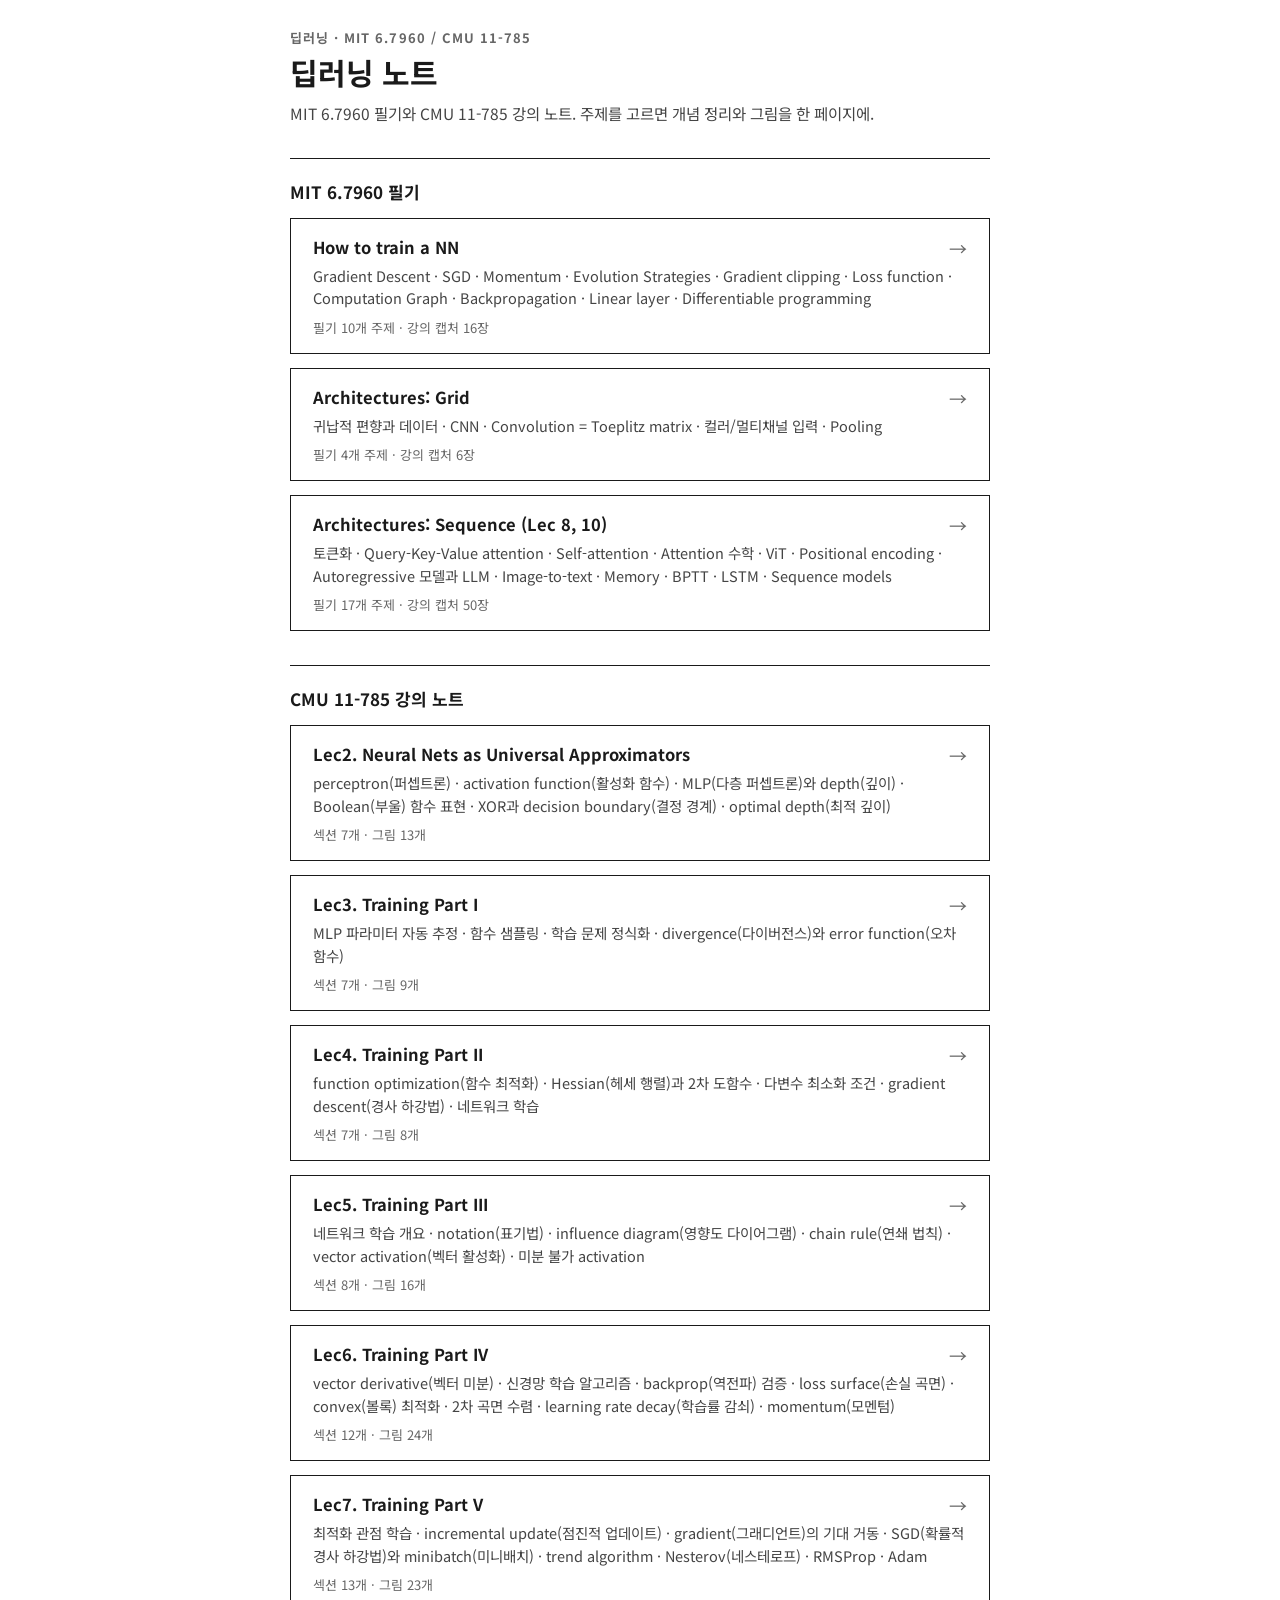
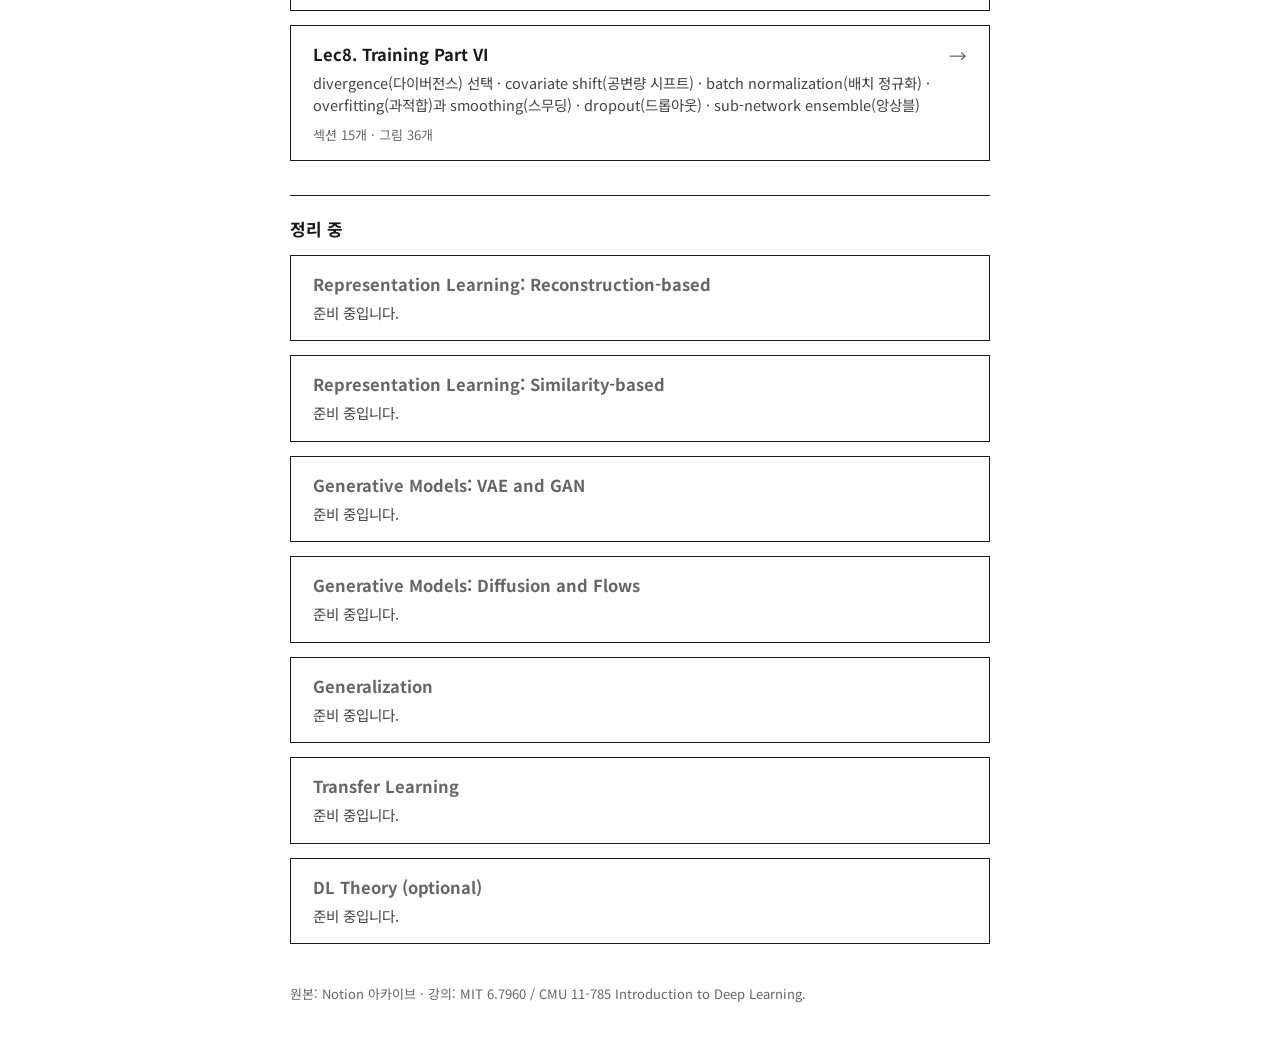
==== index.html @ ce286904 "Merge dl-b (CMU 11-785 Lec2-8) into dl-notes" ====
<!DOCTYPE html>
<html lang="ko">
<head>
<meta charset="utf-8">
<meta name="viewport" content="width=device-width, initial-scale=1">
<title>딥러닝 노트 · MIT 6.7960 / CMU 11-785</title>
<link rel="preconnect" href="https://fonts.googleapis.com">
<link rel="preconnect" href="https://fonts.gstatic.com" crossorigin>
<link href="https://fonts.googleapis.com/css2?family=Noto+Sans+KR:wght@400;700&display=swap" rel="stylesheet">
<link rel="stylesheet" href="style.css">
</head>
<body>
<div class="paper">
  <div class="course">딥러닝 · MIT 6.7960 / CMU 11-785</div>
  <h1>딥러닝 노트</h1>
  <div class="sub">MIT 6.7960 필기와 CMU 11-785 강의 노트. 주제를 고르면 개념 정리와 그림을 한 페이지에.</div>

  <section>
    <h2>MIT 6.7960 필기</h2>
    <a class="card" href="01-how-to-train.html">
      <span class="go">→</span>
      <div class="card-t">How to train a NN</div>
      <div class="card-d">Gradient Descent · SGD · Momentum · Evolution Strategies · Gradient clipping · Loss function · Computation Graph · Backpropagation · Linear layer · Differentiable programming</div>
      <div class="card-m">필기 10개 주제 · 강의 캡처 16장</div>
    </a>
    <a class="card" href="02-arch-grid.html">
      <span class="go">→</span>
      <div class="card-t">Architectures: Grid</div>
      <div class="card-d">귀납적 편향과 데이터 · CNN · Convolution = Toeplitz matrix · 컬러/멀티채널 입력 · Pooling</div>
      <div class="card-m">필기 4개 주제 · 강의 캡처 6장</div>
    </a>
    <a class="card" href="03-arch-sequence.html">
      <span class="go">→</span>
      <div class="card-t">Architectures: Sequence (Lec 8, 10)</div>
      <div class="card-d">토큰화 · Query-Key-Value attention · Self-attention · Attention 수학 · ViT · Positional encoding · Autoregressive 모델과 LLM · Image-to-text · Memory · BPTT · LSTM · Sequence models</div>
      <div class="card-m">필기 17개 주제 · 강의 캡처 50장</div>
    </a>
  </section>

  <section>
    <h2>CMU 11-785 강의 노트</h2>
    <a class="card" href="lec2.html">
      <span class="go">&rarr;</span>
      <div class="card-t">Lec2. Neural Nets as Universal Approximators</div>
      <div class="card-d">perceptron(퍼셉트론) · activation function(활성화 함수) · MLP(다층 퍼셉트론)와 depth(깊이) · Boolean(부울) 함수 표현 · XOR과 decision boundary(결정 경계) · optimal depth(최적 깊이)</div>
      <div class="card-m">섹션 7개 · 그림 13개</div>
    </a>
    <a class="card" href="lec3.html">
      <span class="go">&rarr;</span>
      <div class="card-t">Lec3. Training Part I</div>
      <div class="card-d">MLP 파라미터 자동 추정 · 함수 샘플링 · 학습 문제 정식화 · divergence(다이버전스)와 error function(오차 함수)</div>
      <div class="card-m">섹션 7개 · 그림 9개</div>
    </a>
    <a class="card" href="lec4.html">
      <span class="go">&rarr;</span>
      <div class="card-t">Lec4. Training Part II</div>
      <div class="card-d">function optimization(함수 최적화) · Hessian(헤세 행렬)과 2차 도함수 · 다변수 최소화 조건 · gradient descent(경사 하강법) · 네트워크 학습</div>
      <div class="card-m">섹션 7개 · 그림 8개</div>
    </a>
    <a class="card" href="lec5.html">
      <span class="go">&rarr;</span>
      <div class="card-t">Lec5. Training Part III</div>
      <div class="card-d">네트워크 학습 개요 · notation(표기법) · influence diagram(영향도 다이어그램) · chain rule(연쇄 법칙) · vector activation(벡터 활성화) · 미분 불가 activation</div>
      <div class="card-m">섹션 8개 · 그림 16개</div>
    </a>
    <a class="card" href="lec6.html">
      <span class="go">&rarr;</span>
      <div class="card-t">Lec6. Training Part IV</div>
      <div class="card-d">vector derivative(벡터 미분) · 신경망 학습 알고리즘 · backprop(역전파) 검증 · loss surface(손실 곡면) · convex(볼록) 최적화 · 2차 곡면 수렴 · learning rate decay(학습률 감쇠) · momentum(모멘텀)</div>
      <div class="card-m">섹션 12개 · 그림 24개</div>
    </a>
    <a class="card" href="lec7.html">
      <span class="go">&rarr;</span>
      <div class="card-t">Lec7. Training Part V</div>
      <div class="card-d">최적화 관점 학습 · incremental update(점진적 업데이트) · gradient(그래디언트)의 기대 거동 · SGD(확률적 경사 하강법)와 minibatch(미니배치) · trend algorithm · Nesterov(네스테로프) · RMSProp · Adam</div>
      <div class="card-m">섹션 13개 · 그림 23개</div>
    </a>
    <a class="card" href="lec8.html">
      <span class="go">&rarr;</span>
      <div class="card-t">Lec8. Training Part VI</div>
      <div class="card-d">divergence(다이버전스) 선택 · covariate shift(공변량 시프트) · batch normalization(배치 정규화) · overfitting(과적합)과 smoothing(스무딩) · dropout(드롭아웃) · sub-network ensemble(앙상블)</div>
      <div class="card-m">섹션 15개 · 그림 36개</div>
    </a>
  </section>

  <section>
    <h2>정리 중</h2>
    <div class="card-off"><div class="card-t">Representation Learning: Reconstruction-based</div><div class="card-d">준비 중입니다.</div></div>
    <div class="card-off"><div class="card-t">Representation Learning: Similarity-based</div><div class="card-d">준비 중입니다.</div></div>
    <div class="card-off"><div class="card-t">Generative Models: VAE and GAN</div><div class="card-d">준비 중입니다.</div></div>
    <div class="card-off"><div class="card-t">Generative Models: Diffusion and Flows</div><div class="card-d">준비 중입니다.</div></div>
    <div class="card-off"><div class="card-t">Generalization</div><div class="card-d">준비 중입니다.</div></div>
    <div class="card-off"><div class="card-t">Transfer Learning</div><div class="card-d">준비 중입니다.</div></div>
    <div class="card-off"><div class="card-t">DL Theory (optional)</div><div class="card-d">준비 중입니다.</div></div>
  </section>

  <div class="foot">원본: Notion 아카이브 · 강의: MIT 6.7960 / CMU 11-785 Introduction to Deep Learning.</div>
</div>
</body>
</html>
---- style.css ----
:root{--ink:#1a1a1a;--red:#b03a32;--gray:#666;--blue:#2456c4;--rule:#1a1a1a}
*{box-sizing:border-box;margin:0;padding:0}
html{scroll-behavior:smooth}
body{font-family:'Noto Sans KR','Apple SD Gothic Neo',system-ui,sans-serif;background:#fff;color:var(--ink);-webkit-tap-highlight-color:transparent}
svg{max-width:100%}
.mjx{display:inline!important}.mjx svg{display:inline-block!important;vertical-align:middle;overflow:visible}
.mjx-display{margin:.3em 0;overflow-x:auto;overflow-y:hidden;padding:2px 0}
.mjx-display svg{display:block!important;margin:0 auto}
.paper{max-width:780px;margin:0 auto;background:#fff;padding:28px 40px 56px}
.phead{display:flex;justify-content:space-between;align-items:baseline;gap:12px;font-size:13px;color:var(--gray);padding-bottom:10px;margin-bottom:0}
.phead-c{color:var(--ink);font-weight:700;font-size:13.5px;text-align:center}
.phead-r{font-size:12.5px;white-space:nowrap}
a.to-home{color:var(--ink);text-decoration:none;cursor:pointer;border-bottom:1px solid #999;white-space:nowrap;font-size:13px}
a.to-home:hover{color:var(--blue);border-color:var(--blue)}
.body{font-size:16.5px;line-height:1.7}
.body p{margin:.3em 0}
.body ol.num{margin:.2em 0;padding-left:1.8em;list-style:decimal outside}
.body ol.num li{margin:.16em 0;padding-left:.2em}
section.part{margin-top:0;padding:22px 0;border-top:1px solid var(--rule)}
div.body > section.part:first-child{border-top:none;padding-top:6px}
.sec-h{font-weight:700;font-size:21px;color:var(--ink);margin:6px 0 10px}
.concept-title{font-weight:700;font-size:16.5px;margin-bottom:8px;color:var(--blue)}
.concept ul,.body ul.concept{margin-left:.4em;list-style:none}
.concept li{margin:.14em 0;font-size:15.5px;padding-left:1.1em;position:relative}
.concept li::before{content:"–";position:absolute;left:.2em;color:#555}
.figwrap{text-align:center;margin:10px 0}
.figwrap img{max-width:min(640px,94%);height:auto;border:1px solid #e3e3e3}
.figwrap svg{max-width:min(600px,92%);height:auto}
.figcap{font-size:13.5px;color:#555;text-align:center;margin-top:12px}
.body b{color:var(--red)}
.pnav{display:flex;justify-content:space-between;align-items:center;margin-top:0;padding:14px 0 0;border-top:1px solid var(--rule);font-size:13px}
.pnav a{color:var(--ink);text-decoration:none;cursor:pointer;border-bottom:1px solid #999}
.pnav a:hover{color:var(--blue);border-color:var(--blue)}
/* home */
.course{font-size:13px;color:var(--gray);letter-spacing:.08em;font-weight:700}
h1{font-size:30px;font-weight:700;color:var(--ink);line-height:1.3;margin:6px 0 4px}
.sub{font-size:15.5px;color:#444;margin-top:10px}
section{margin-top:34px;border-top:1px solid var(--rule);padding-top:20px}
h2{font-size:17px;font-weight:700;color:var(--ink);margin-bottom:8px}
.go{float:right;color:var(--gray);font-size:18px}
a.card{display:block;text-decoration:none;color:var(--ink);border:1.5px solid var(--rule);padding:16px 22px;margin-top:14px;cursor:pointer;background:#fff}
a.card:hover{border-color:var(--blue)}
.card-t{font-weight:700;font-size:16.5px}
a.card:hover .card-t{color:var(--blue)}
.card-d{font-size:14.5px;color:#444;margin-top:6px;line-height:1.55}
.card-m{font-size:13px;color:var(--gray);margin-top:8px}
div.card-off{border:1.5px solid var(--rule);padding:16px 22px;margin-top:14px;color:var(--gray)}
.card-off .card-t{color:var(--gray)}
.foot{margin-top:40px;font-size:13px;color:var(--gray)}
@media (max-width:760px){
  .paper{padding:20px 18px 40px}
  .body{font-size:15.5px}
  .phead-r{display:none}
  h1{font-size:24px}
}
@media print{
  body{background:#fff}
  .paper{max-width:none;margin:0;padding:10px 20px}
  .pnav{display:none}
  a{text-decoration:none;color:inherit}
}
/* ===== dl-b (CMU 11-785) additions ===== */
h1.t-title{font-size:26px;line-height:1.3;color:var(--ink);font-weight:700;margin:6px 0 4px}
.t-sub{font-size:15.5px;color:#444;margin-top:10px}
.t-meta{margin-top:6px;font-size:13px;color:var(--gray)}
.dlb .body{line-height:1.75;margin-top:18px}
.dlb .body u{text-underline-offset:2px}
.dlb .figwrap img{max-width:min(640px,100%);border:1px solid #ddd}
.dlb .pnav{margin-top:20px}
.cols{display:flex;gap:18px;margin:10px 0;align-items:flex-start}
.cols .col{min-width:0}
.cols .col .body,.cols .col p{font-size:15.5px}
.cols .figwrap img{max-width:100%}
/* ===== study-note layer (2026-10-21 user rule) =====
   White page, Noto Sans KR (no handwriting font, no ruled paper).
   Handwritten-notes FEEL via hierarchy/indent/color only.
   Wrap note content in <div class="body notes">. */
.notes h2{font-size:19px;font-weight:700;color:var(--ink);margin:28px 0 10px;padding-bottom:5px;border-bottom:1.5px solid var(--rule)}
.notes h3{font-size:16.5px;font-weight:700;color:var(--ink);margin:20px 0 6px}
.notes h4{font-size:15.5px;font-weight:700;color:#333;margin:14px 0 4px}
.notes p{margin:.3em 0}
/* level-nested bullets: • lv1, – lv2, · lv3 */
.notes ul{list-style:none;margin:.25em 0;padding-left:0}
.notes ul li{position:relative;padding-left:1.25em;margin:.2em 0;line-height:1.65}
.notes ul li::before{content:"•";position:absolute;left:.3em;color:var(--ink)}
.notes ul ul{margin:.12em 0;padding-left:1.15em}
.notes ul ul li::before{content:"–";color:#555}
.notes ul ul ul{padding-left:1.15em}
.notes ul ul ul li::before{content:"·";color:#999}
.notes ol{margin:.25em 0;padding-left:1.7em}
.notes ol li{margin:.2em 0;line-height:1.65}
.notes ol ol{list-style:lower-alpha}
/* key term / definition -> blue */
.k-blue{color:var(--blue);font-weight:700}
/* warning / condition / must-remember -> red */
.k-red{color:var(--red);font-weight:700}
/* important phrase -> yellow highlighter */
.hl{background:#fff1a8;padding:.02em .18em;border-radius:2px;-webkit-box-decoration-break:clone;box-decoration-break:clone}
/* boxed key formula */
.fbox{border:1.5px solid var(--rule);padding:10px 16px;margin:12px 0;background:#fff}
.fbox .mjx-display{margin:.15em 0}
/* definition block (blue accent) */
.def{border-left:3px solid var(--blue);padding:5px 0 5px 14px;margin:12px 0}
/* warning/condition block (red accent) */
.warn{border-left:3px solid var(--red);padding:5px 0 5px 14px;margin:12px 0}
/* small gray source/ref line */
.refline{font-size:12.5px;color:var(--gray);margin:2px 0 8px}
@media (max-width:640px){
  h1.t-title,h1.idx-title{font-size:22px}
  .cols{flex-direction:column}
}
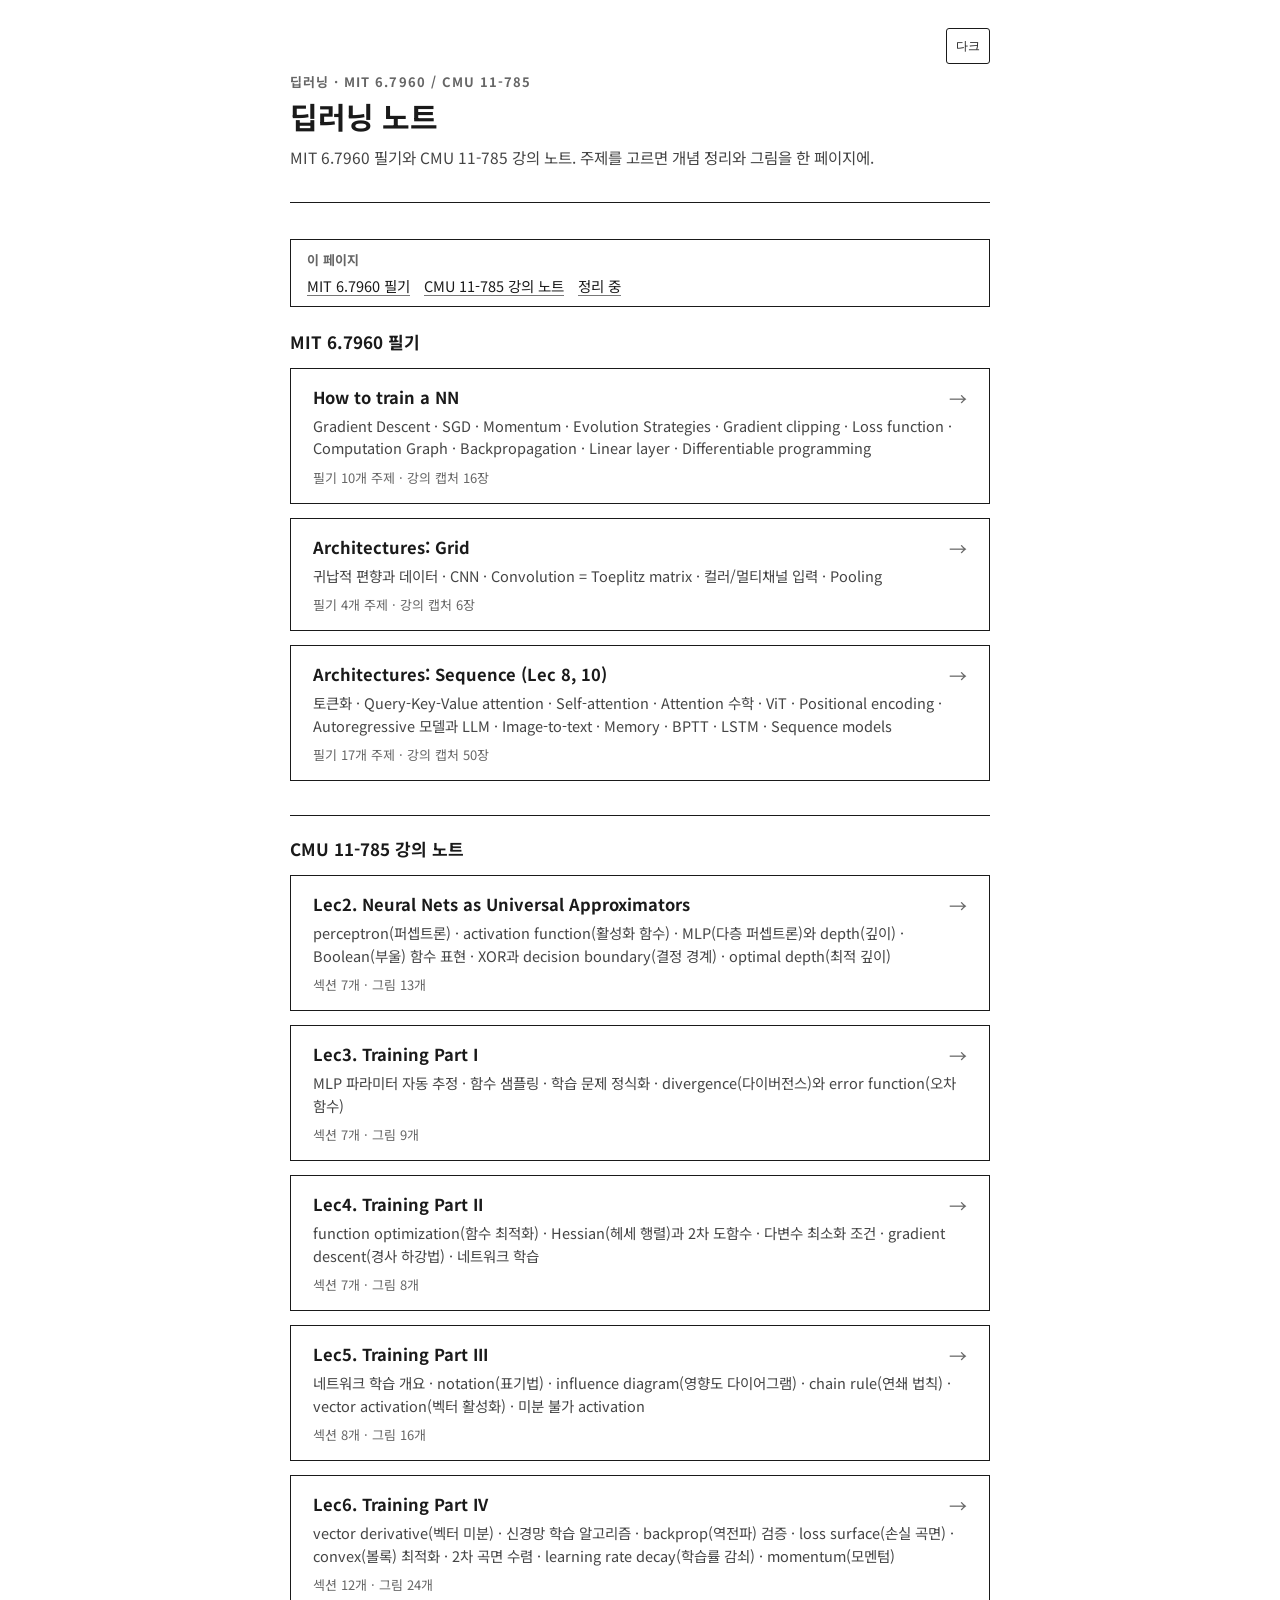
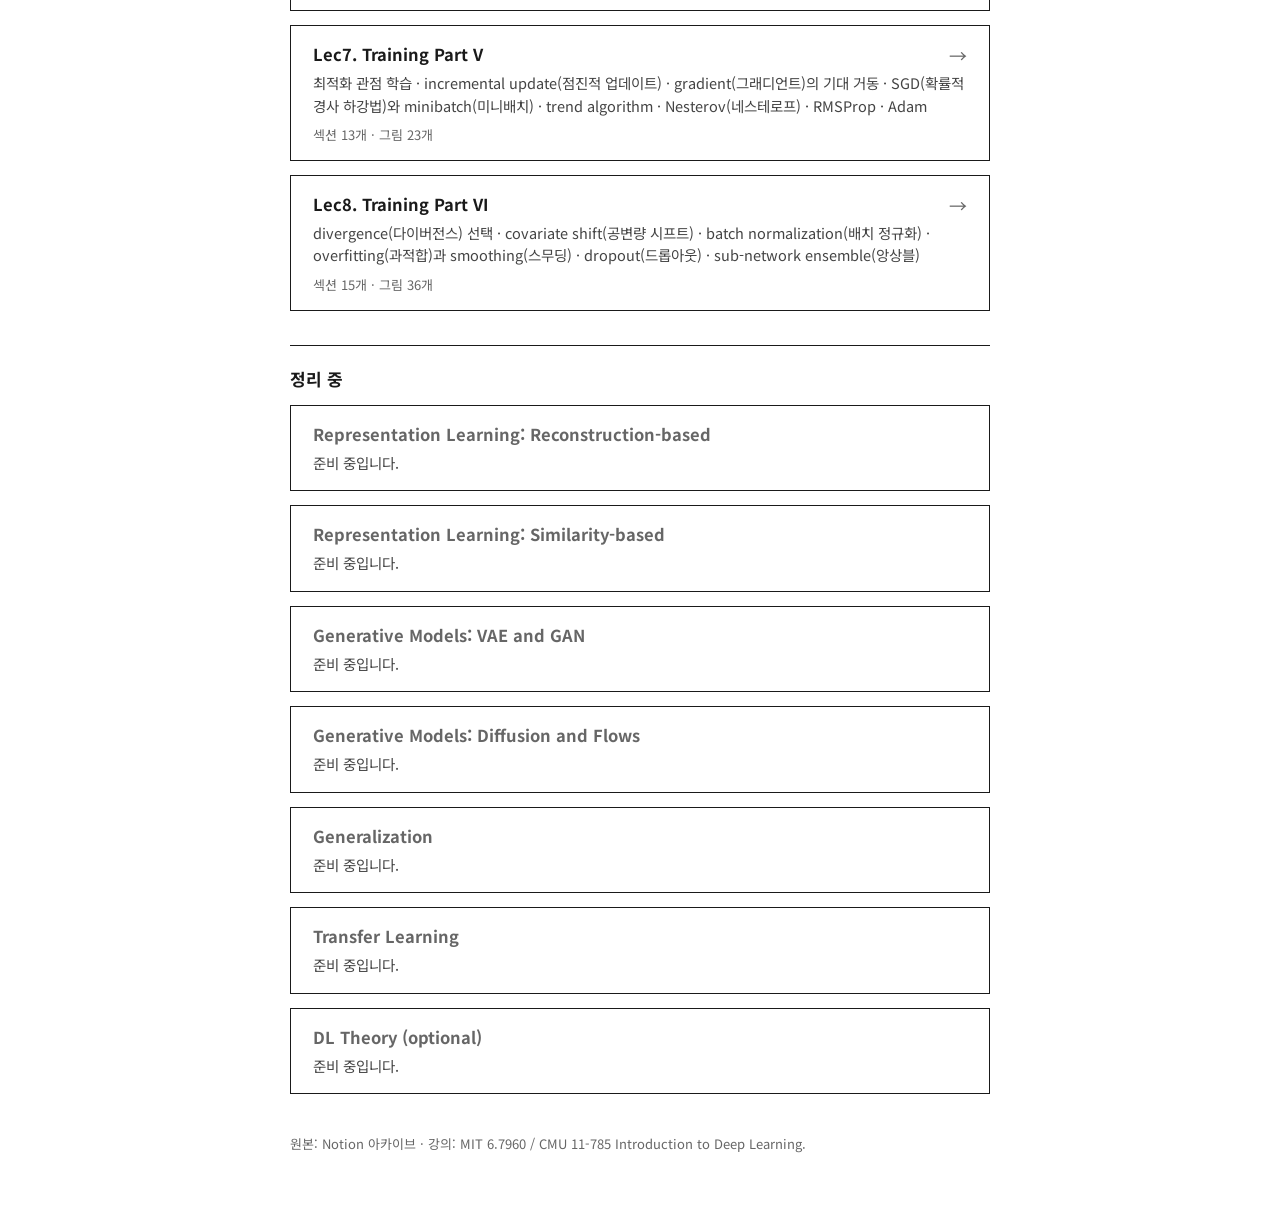
==== commit bd476781: "v5 layer: v5-layer.css + v5.js on all pages" ====
--- a/index.html
+++ b/index.html
@@ -8,6 +8,7 @@
 <link rel="preconnect" href="https://fonts.gstatic.com" crossorigin>
 <link href="https://fonts.googleapis.com/css2?family=Noto+Sans+KR:wght@400;700&display=swap" rel="stylesheet">
 <link rel="stylesheet" href="style.css">
+<link rel="stylesheet" href="assets/v5-layer.css">
 </head>
 <body>
 <div class="paper">
@@ -96,5 +97,6 @@
 
   <div class="foot">원본: Notion 아카이브 · 강의: MIT 6.7960 / CMU 11-785 Introduction to Deep Learning.</div>
 </div>
+<script src="assets/v5.js"></script>
 </body>
 </html>
--- a/style.css
+++ b/style.css
@@ -109,3 +109,6 @@
   h1.t-title,h1.idx-title{font-size:22px}
   .cols{flex-direction:column}
 }
+
+/* Korean/other fallback chars inside MathJax SVG <text>: use page font, not bare serif */
+.mjx text, .mjx-display text { font-family: inherit; }
--- a/assets/v5-layer.css
+++ b/assets/v5-layer.css
@@ -0,0 +1,139 @@
+/* ==========================================================================
+   study-note v5 layer (2026-10-22). v4 CSS 뒤에 한 줄로 얹는다: <link rel="stylesheet" href="assets/v5-layer.css">
+   본문/정답 내용은 건드리지 않음. 팔레트: ink #1a1a1a, 회색, 액센트 #9e2b25, 형광펜 #fff1a8.
+   ========================================================================== */
+:root{--ink:#1a1a1a;--red:#9e2b25;--accent:#9e2b25;--gray:#666;--rule:#1a1a1a;--hl:#fff1a8;--grey-1:#f4f4f4;--blue:#1a1a1a;--header-h:56px}
+
+/* 1. 링크: 방문/hover/active 전부 ink. 파랑·보라 금지. 밑줄 + hover 형광펜 */
+a:link,a:visited,a:hover,a:active{color:var(--ink)}
+.paper a:not(.tap):not(.card):not(.tapc):not(.idx-row):not(.to-top):not(.skip-link):not(.v5-anchor){text-decoration:underline;text-decoration-color:#777;text-underline-offset:3px;border-bottom:none}
+.paper a:not(.tap):not(.card):not(.tapc):not(.idx-row):hover{background:var(--hl);text-decoration-color:var(--ink)}
+a.tap:hover,a.card:hover,.tapc:hover,.idx-row:hover{background:var(--hl)!important;border-color:var(--ink)}
+.to-root{color:var(--gray)!important}
+a:focus-visible,button:focus-visible,summary:focus-visible,.tap:focus-visible,.card:focus-visible{outline:2px solid var(--ink);outline-offset:2px;border-radius:2px}
+[aria-current="page"]{background:var(--hl);font-weight:700}
+button,summary,a,.tap,.card{cursor:pointer}
+
+/* 2. 본문 컬럼 탈출 방지 */
+html{-webkit-text-size-adjust:100%}
+.paper{max-width:780px;min-width:0;overflow-x:clip;overflow-wrap:break-word}
+.paper img,.paper svg,.paper figure,.paper video{max-width:100%}
+.paper img{height:auto}
+.paper pre{max-width:100%;overflow-x:auto;white-space:pre}
+.paper code{overflow-wrap:anywhere}
+.paper p,.paper li,.paper dd{overflow-wrap:break-word;word-break:keep-all}
+.paper .mjx-display,.paper .tblwrap{max-width:100%}
+
+/* 3. 헤딩 앵커 + 고정 헤더 대비 여백 */
+h2,h3,h4,[id]{scroll-margin-top:calc(var(--header-h) + 16px)}
+.v5-anchor{visibility:hidden;margin-left:.4em;font-weight:400;color:var(--gray)!important;text-decoration:none!important;font-size:.85em}
+h2:hover .v5-anchor,h3:hover .v5-anchor,.v5-anchor:focus-visible{visibility:visible}
+.v5-anchor:hover{background:var(--hl);color:var(--ink)!important}
+@media(hover:none){.v5-anchor{display:none}}
+
+/* 4. 힌트/정답/토글: 전부 details. 버튼처럼 보이게 (검정 얇은 보더, +/− 마커) */
+body details.v5d{border:1px solid var(--ink);border-radius:0;margin:12px 0;padding:0;background:#fff}
+body details.v5d.src{border-style:solid}
+body details.v5d>summary{display:flex;align-items:center;min-height:44px;list-style:none;padding:.5em .9em .5em 2.5em;font-weight:700;font-size:15px;position:relative;user-select:none;color:var(--ink);text-decoration:none}
+body details.v5d>summary::-webkit-details-marker{display:none}
+body details.v5d>summary::before{content:"+";position:absolute;left:.9em;top:50%;transform:translateY(-50%)!important;width:1em;text-align:center;font-weight:700;color:var(--ink);font-size:15px;margin:0}
+body details.v5d[open]>summary::before{content:"\2212"}
+body details.v5d>summary:hover{background:var(--hl);color:var(--ink)}
+body details.v5d[open]>summary{background:var(--grey-1);border-bottom:1px solid var(--ink)}
+body details.v5d[open]>summary:hover{background:var(--hl)}
+body details.v5d>:not(summary){margin:0!important;padding:.7em .95em!important;border-top:none!important}
+body details.v5d .dx-body{border-top:none}
+.dx-pair{margin:14px 0}
+/* 힌트→정답 사이 간격 */
+body details.v5d+details.v5d{margin-top:-1px}
+
+/* 5. 타이포그래피 */
+.body,.notes{font-size:16.5px;line-height:1.75}
+@media(max-width:760px){.body,.notes{font-size:16px}}
+
+/* 6. 표: booktabs + 스크롤 힌트 + sticky thead */
+.tblwrap{position:relative;overflow-x:auto;-webkit-overflow-scrolling:touch;margin:18px 0}
+.tblwrap table{margin:0!important}
+.tblwrap.can-r::after{content:"";position:sticky;right:0;float:right;top:0;width:28px;height:100%;margin-left:-28px;pointer-events:none;background:linear-gradient(to right,rgba(255,255,255,0),#fff);}
+.tblwrap.can-r{box-shadow:inset -1px 0 0 #e2e2e2}
+.tblwrap.long{max-height:72vh;overflow:auto}
+.tblwrap.long thead th{position:sticky;top:0;background:#fff;z-index:2;box-shadow:0 1px 0 var(--ink)}
+.paper td.num,.paper th.num{text-align:right}
+thead{display:table-header-group}
+tr{break-inside:avoid}
+
+/* 7. 통계 카드/그리드: 모바일 세로 스택 */
+@media(max-width:560px){
+  .stats,.statrow,.stat-row,.cols2,.cols3,.grid2,.grid3,.cards,.card-grid{display:grid!important;grid-template-columns:1fr!important}
+  .stat{min-width:0;width:100%}
+  .paper [style*="display:flex"].stats{flex-direction:column}
+}
+.stats{display:flex;flex-wrap:wrap;gap:10px}
+
+/* 8. 헤더: 테마 토글을 헤더 안에 인라인. 모바일에서 헤더 글자 가리지 않음 */
+.phead{flex-wrap:wrap;row-gap:4px;align-items:center}
+.phead .theme-toggle,.v5-bar .theme-toggle{position:static!important;margin-left:auto;flex:none;font-size:12px;padding:3px 9px;border:1px solid var(--ink);background:#fff;color:var(--ink);border-radius:3px}
+.phead .theme-toggle:hover,.v5-bar .theme-toggle:hover{background:var(--hl)}
+.v5-bar{display:flex;justify-content:flex-end;margin-bottom:8px}
+@media(max-width:560px){.phead-c{text-align:left;flex:1 1 100%;order:3}.phead-r{display:none}.phead .theme-toggle{margin-left:auto}}
+
+/* 9. 상단 목차(긴 페이지) + 현재 위치 */
+nav.v5-toc{border:1px solid var(--ink);margin:16px 0 22px;padding:10px 16px;font-size:14.5px;background:#fff}
+nav.v5-toc .v5-toc-t{font-weight:700;font-size:13px;color:var(--gray);margin-bottom:6px}
+nav.v5-toc ol{list-style:none;margin:0;padding:0;display:flex;flex-wrap:wrap;gap:4px 14px}
+nav.v5-toc li{margin:0;padding:0}
+nav.v5-toc li::before{content:none!important}
+nav.v5-toc a.active,.toc a.active{background:var(--hl);font-weight:700}
+@media(max-width:560px){nav.v5-toc ol{flex-direction:column}}
+
+/* 10. 하단 이전/다음 + 맨 위로 + 스킵 링크 */
+.pnav,.v5-pn{display:flex;justify-content:space-between;align-items:center;gap:10px;margin-top:26px;padding-top:14px;border-top:1px solid var(--ink);font-size:14px}
+.pnav a,.v5-pn a{border:1px solid var(--ink);padding:.35em .8em;text-decoration:none!important;border-bottom:1px solid var(--ink)!important;background:#fff}
+.pnav a:hover,.v5-pn a:hover{background:var(--hl)}
+.pnav a.to-home{border:1px solid var(--ink)}
+.pnav span:empty{flex:1}
+.to-top{position:fixed;right:14px;bottom:14px;z-index:40;border:1px solid var(--ink);background:#fff;padding:.3em .75em;font-size:13px;text-decoration:none!important;color:var(--gray)!important;opacity:0;pointer-events:none;transition:opacity .15s}
+.to-top.show{opacity:1;pointer-events:auto}
+.to-top:hover{background:var(--hl);color:var(--ink)!important}
+.skip-link{position:absolute;left:-9999px;top:0;z-index:100;background:var(--hl);padding:.5em 1em;border:1px solid var(--ink);text-decoration:none}
+.skip-link:focus{left:0}
+/* 단일 항목 섹션: 제목은 스크린리더용으로만 */
+.solo-h{position:absolute!important;width:1px;height:1px;overflow:hidden;clip:rect(0 0 0 0);white-space:nowrap}
+
+/* 11. 목록/로드맵 항목 = 클릭 카드 (.tap) 통일. 호버 시 화살표 이동 */
+a.tap,a.card{color:var(--ink);text-decoration:none}
+a.tap:hover::after{color:var(--ink)}
+
+@media(prefers-reduced-motion:reduce){*{transition:none!important;scroll-behavior:auto!important}}
+
+/* 12. 다크 모드 (invert 방식 유지). 홈 index도 동일 규칙 */
+html[data-theme="dark"]{filter:invert(1) hue-rotate(180deg);background:#ededed}
+html[data-theme="dark"] body,html[data-theme="dark"] .paper{background:#ededed}
+html[data-theme="dark"] svg,html[data-theme="dark"] figure{background:transparent}
+html[data-theme="dark"] :is(.card,a.tap,.tapc,details.v5d,.dx-body,.concept,.mid-box,.mid-cheat,.problem,.bx,.nb,.fbox,.tblwrap,table,nav.v5-toc,.to-top,.pnav a,.v5-pn a,.stat,.notice,.theme-toggle,.tblwrap.long thead th){background-color:#ededed}
+html[data-theme="dark"] .tblwrap.can-r::after{background:linear-gradient(to right,rgba(237,237,237,0),#ededed)}
+html[data-theme="dark"] svg [fill="#fff"],html[data-theme="dark"] svg [fill="#ffffff"]{fill:#ededed}
+html[data-theme="dark"] svg [fill="#f2f2f2"]{fill:#e0e0e0}
+html[data-theme="dark"] details.v5d[open]>summary{background:#e0e0e0}
+
+/* 13. 인쇄 */
+@media print{
+  .phead .theme-toggle,.v5-bar,.to-top,.skip-link,.v5-anchor,nav.v5-toc,.pnav,.v5-pn,.theme-toggle{display:none!important}
+  html[data-theme="dark"]{filter:none;background:#fff}
+  html[data-theme="dark"] body,html[data-theme="dark"] .paper{background:#fff}
+  body details.v5d{border:none}
+  body details.v5d>summary{border:none;background:none;padding-left:0;font-size:13px;color:var(--gray)}
+  body details.v5d>summary::before{content:""}
+  body details.v5d>:not(summary){display:block!important;padding:.2em 0!important}
+  .tblwrap,.tblwrap.long{max-height:none;overflow:visible}
+  .paper{overflow:visible}
+  .fbox,.concept,.bx,.nb,.problem,.mjx-display,.subpart,figure{break-inside:avoid}
+  a{text-decoration:none!important;background:none!important}
+}
+
+/* 모바일 터치 타깃 44px (버튼형 요소) + Step 라벨 간격 */
+.pnav a,.v5-pn a,.theme-toggle,.to-top{min-height:36px;display:inline-flex;align-items:center}
+@media(pointer:coarse){.pnav a,.v5-pn a,.theme-toggle,.to-top{min-height:44px}.paper a.tap,.paper a.card{min-height:44px}}
+/* 'Step N' 라벨형 단계 목록(ol.steps.step-label)은 라벨과 본문 사이 간격 보장 */
+.body.notes ol.steps.step-label>li{padding-left:5.6em}
+@media(max-width:560px){.body.notes ol.steps.step-label>li{padding-left:5em}}
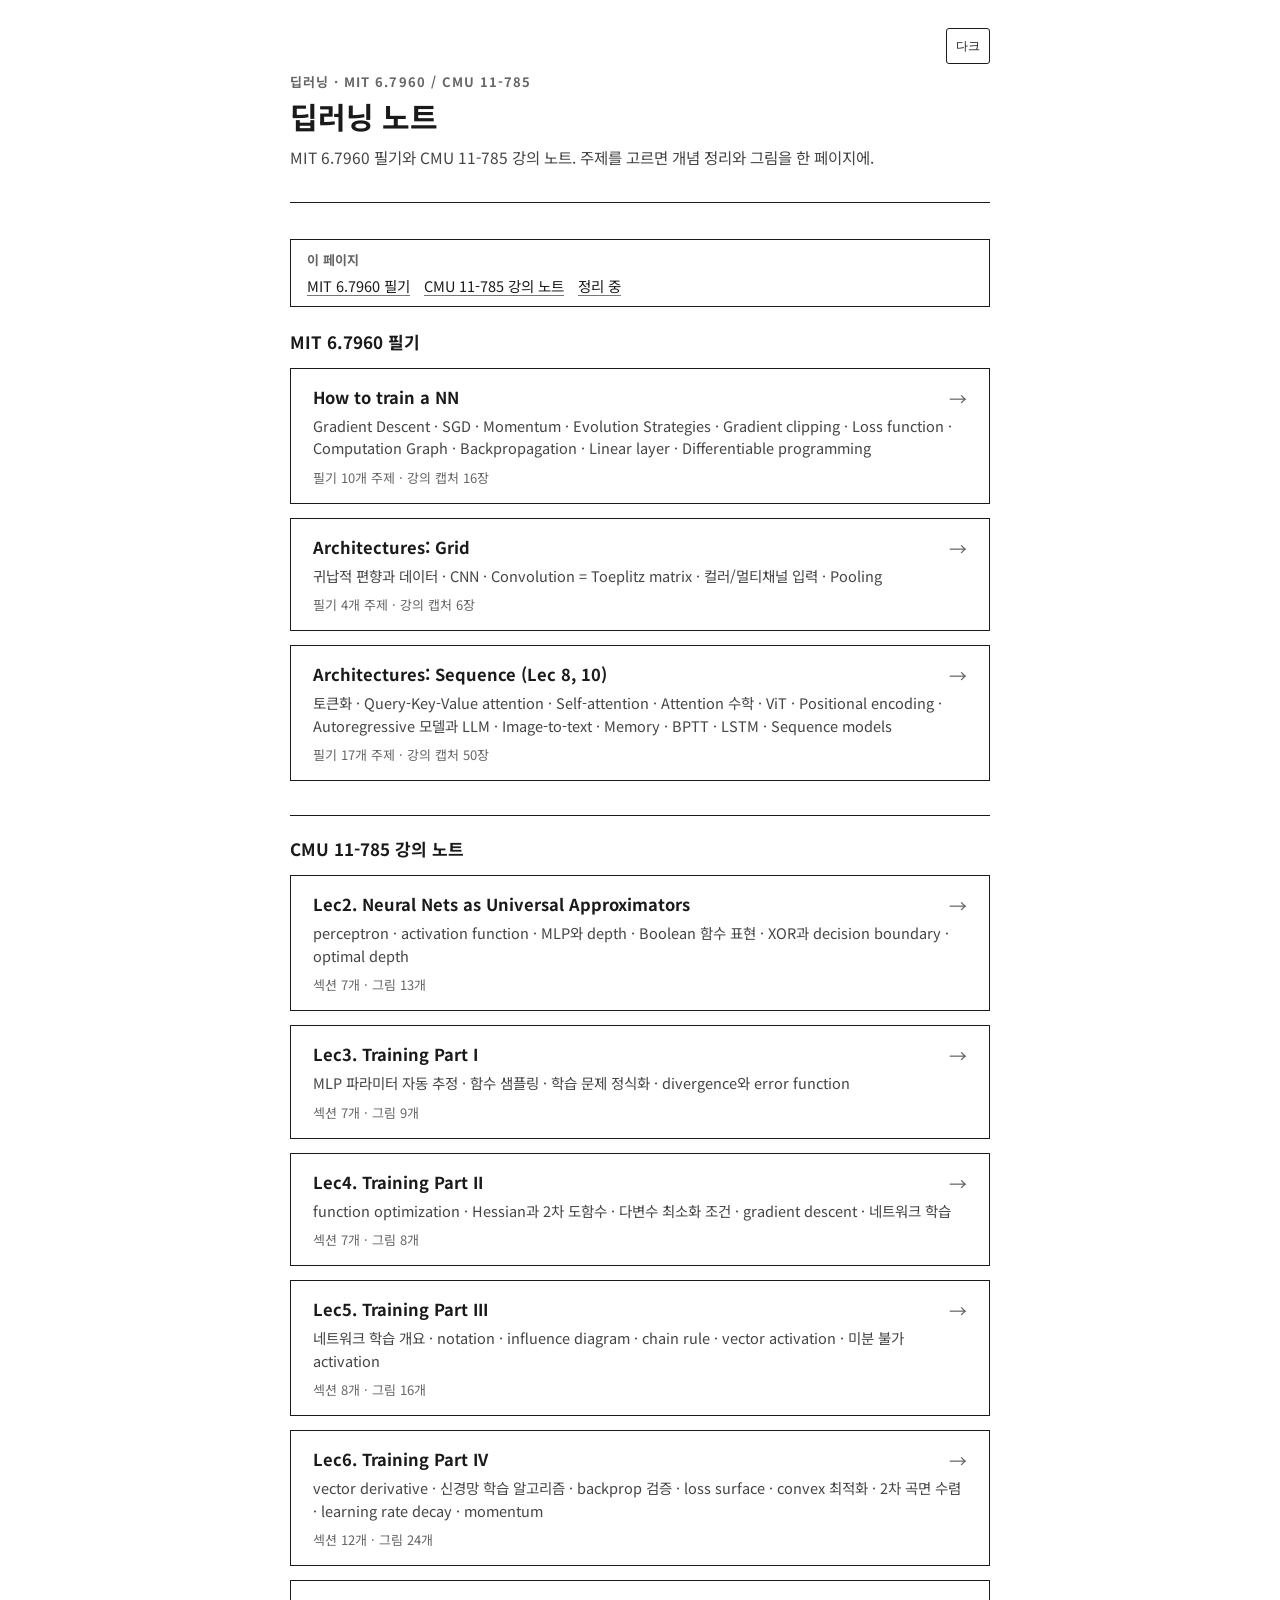
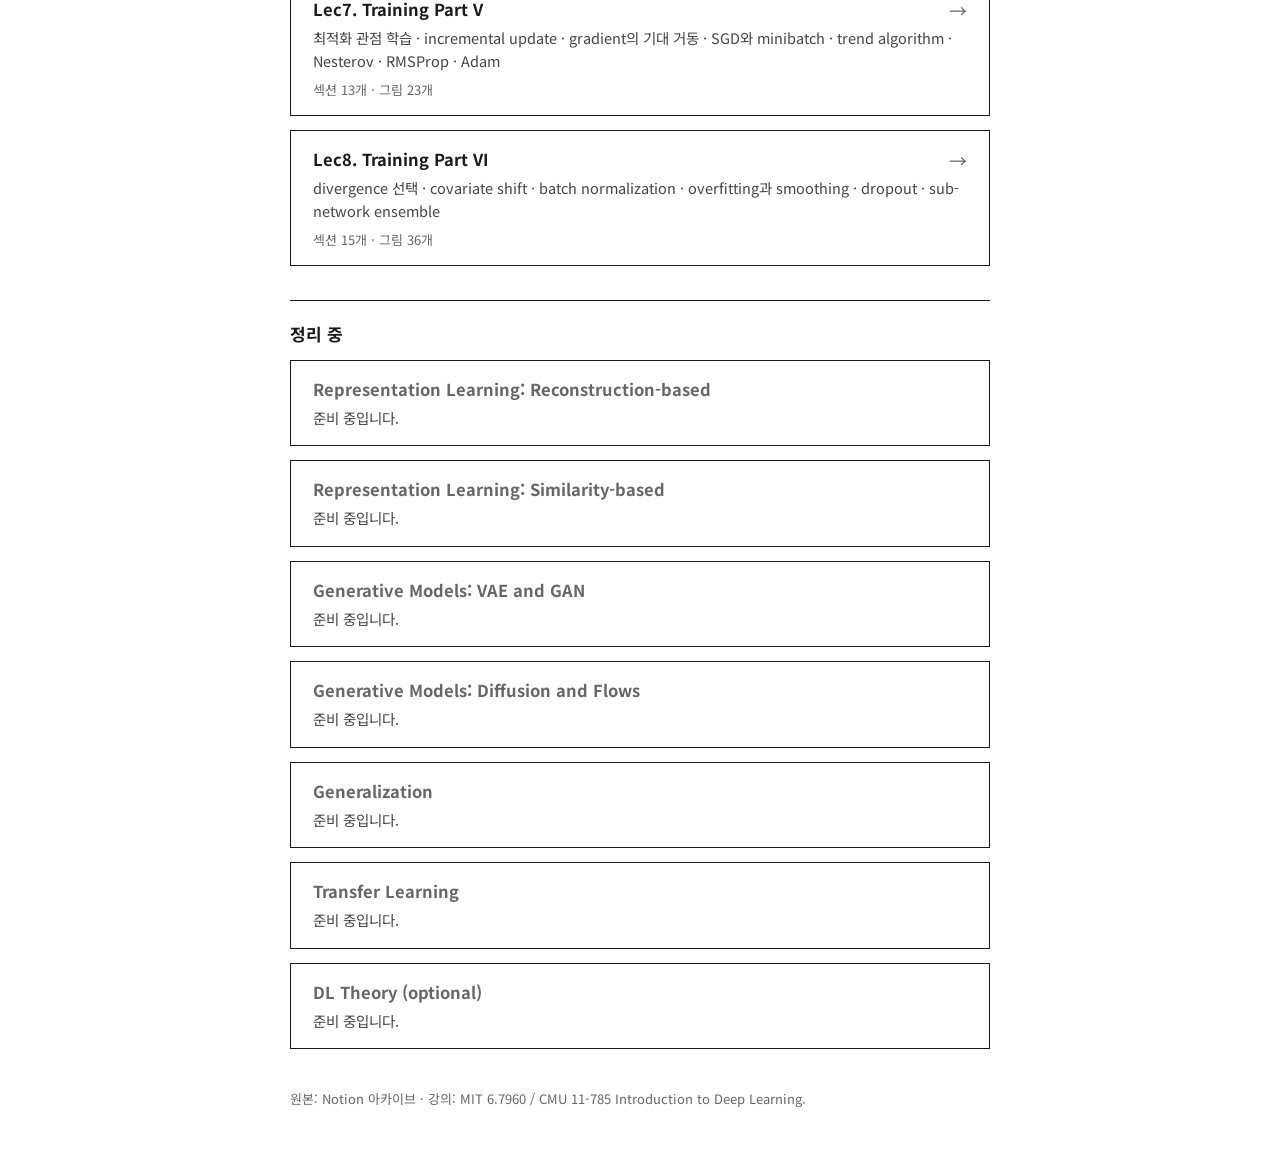
==== commit 1b178722: "style pass1 (11 html) + v5 re-apply" ====
--- a/index.html
+++ b/index.html
@@ -43,43 +43,43 @@
     <a class="card" href="lec2.html">
       <span class="go">&rarr;</span>
       <div class="card-t">Lec2. Neural Nets as Universal Approximators</div>
-      <div class="card-d">perceptron(퍼셉트론) · activation function(활성화 함수) · MLP(다층 퍼셉트론)와 depth(깊이) · Boolean(부울) 함수 표현 · XOR과 decision boundary(결정 경계) · optimal depth(최적 깊이)</div>
+      <div class="card-d">perceptron · activation function · MLP와 depth · Boolean 함수 표현 · XOR과 decision boundary · optimal depth</div>
       <div class="card-m">섹션 7개 · 그림 13개</div>
     </a>
     <a class="card" href="lec3.html">
       <span class="go">&rarr;</span>
       <div class="card-t">Lec3. Training Part I</div>
-      <div class="card-d">MLP 파라미터 자동 추정 · 함수 샘플링 · 학습 문제 정식화 · divergence(다이버전스)와 error function(오차 함수)</div>
+      <div class="card-d">MLP 파라미터 자동 추정 · 함수 샘플링 · 학습 문제 정식화 · divergence와 error function</div>
       <div class="card-m">섹션 7개 · 그림 9개</div>
     </a>
     <a class="card" href="lec4.html">
       <span class="go">&rarr;</span>
       <div class="card-t">Lec4. Training Part II</div>
-      <div class="card-d">function optimization(함수 최적화) · Hessian(헤세 행렬)과 2차 도함수 · 다변수 최소화 조건 · gradient descent(경사 하강법) · 네트워크 학습</div>
+      <div class="card-d">function optimization · Hessian과 2차 도함수 · 다변수 최소화 조건 · gradient descent · 네트워크 학습</div>
       <div class="card-m">섹션 7개 · 그림 8개</div>
     </a>
     <a class="card" href="lec5.html">
       <span class="go">&rarr;</span>
       <div class="card-t">Lec5. Training Part III</div>
-      <div class="card-d">네트워크 학습 개요 · notation(표기법) · influence diagram(영향도 다이어그램) · chain rule(연쇄 법칙) · vector activation(벡터 활성화) · 미분 불가 activation</div>
+      <div class="card-d">네트워크 학습 개요 · notation · influence diagram · chain rule · vector activation · 미분 불가 activation</div>
       <div class="card-m">섹션 8개 · 그림 16개</div>
     </a>
     <a class="card" href="lec6.html">
       <span class="go">&rarr;</span>
       <div class="card-t">Lec6. Training Part IV</div>
-      <div class="card-d">vector derivative(벡터 미분) · 신경망 학습 알고리즘 · backprop(역전파) 검증 · loss surface(손실 곡면) · convex(볼록) 최적화 · 2차 곡면 수렴 · learning rate decay(학습률 감쇠) · momentum(모멘텀)</div>
+      <div class="card-d">vector derivative · 신경망 학습 알고리즘 · backprop 검증 · loss surface · convex 최적화 · 2차 곡면 수렴 · learning rate decay · momentum</div>
       <div class="card-m">섹션 12개 · 그림 24개</div>
     </a>
     <a class="card" href="lec7.html">
       <span class="go">&rarr;</span>
       <div class="card-t">Lec7. Training Part V</div>
-      <div class="card-d">최적화 관점 학습 · incremental update(점진적 업데이트) · gradient(그래디언트)의 기대 거동 · SGD(확률적 경사 하강법)와 minibatch(미니배치) · trend algorithm · Nesterov(네스테로프) · RMSProp · Adam</div>
+      <div class="card-d">최적화 관점 학습 · incremental update · gradient의 기대 거동 · SGD와 minibatch · trend algorithm · Nesterov · RMSProp · Adam</div>
       <div class="card-m">섹션 13개 · 그림 23개</div>
     </a>
     <a class="card" href="lec8.html">
       <span class="go">&rarr;</span>
       <div class="card-t">Lec8. Training Part VI</div>
-      <div class="card-d">divergence(다이버전스) 선택 · covariate shift(공변량 시프트) · batch normalization(배치 정규화) · overfitting(과적합)과 smoothing(스무딩) · dropout(드롭아웃) · sub-network ensemble(앙상블)</div>
+      <div class="card-d">divergence 선택 · covariate shift · batch normalization · overfitting과 smoothing · dropout · sub-network ensemble</div>
       <div class="card-m">섹션 15개 · 그림 36개</div>
     </a>
   </section>
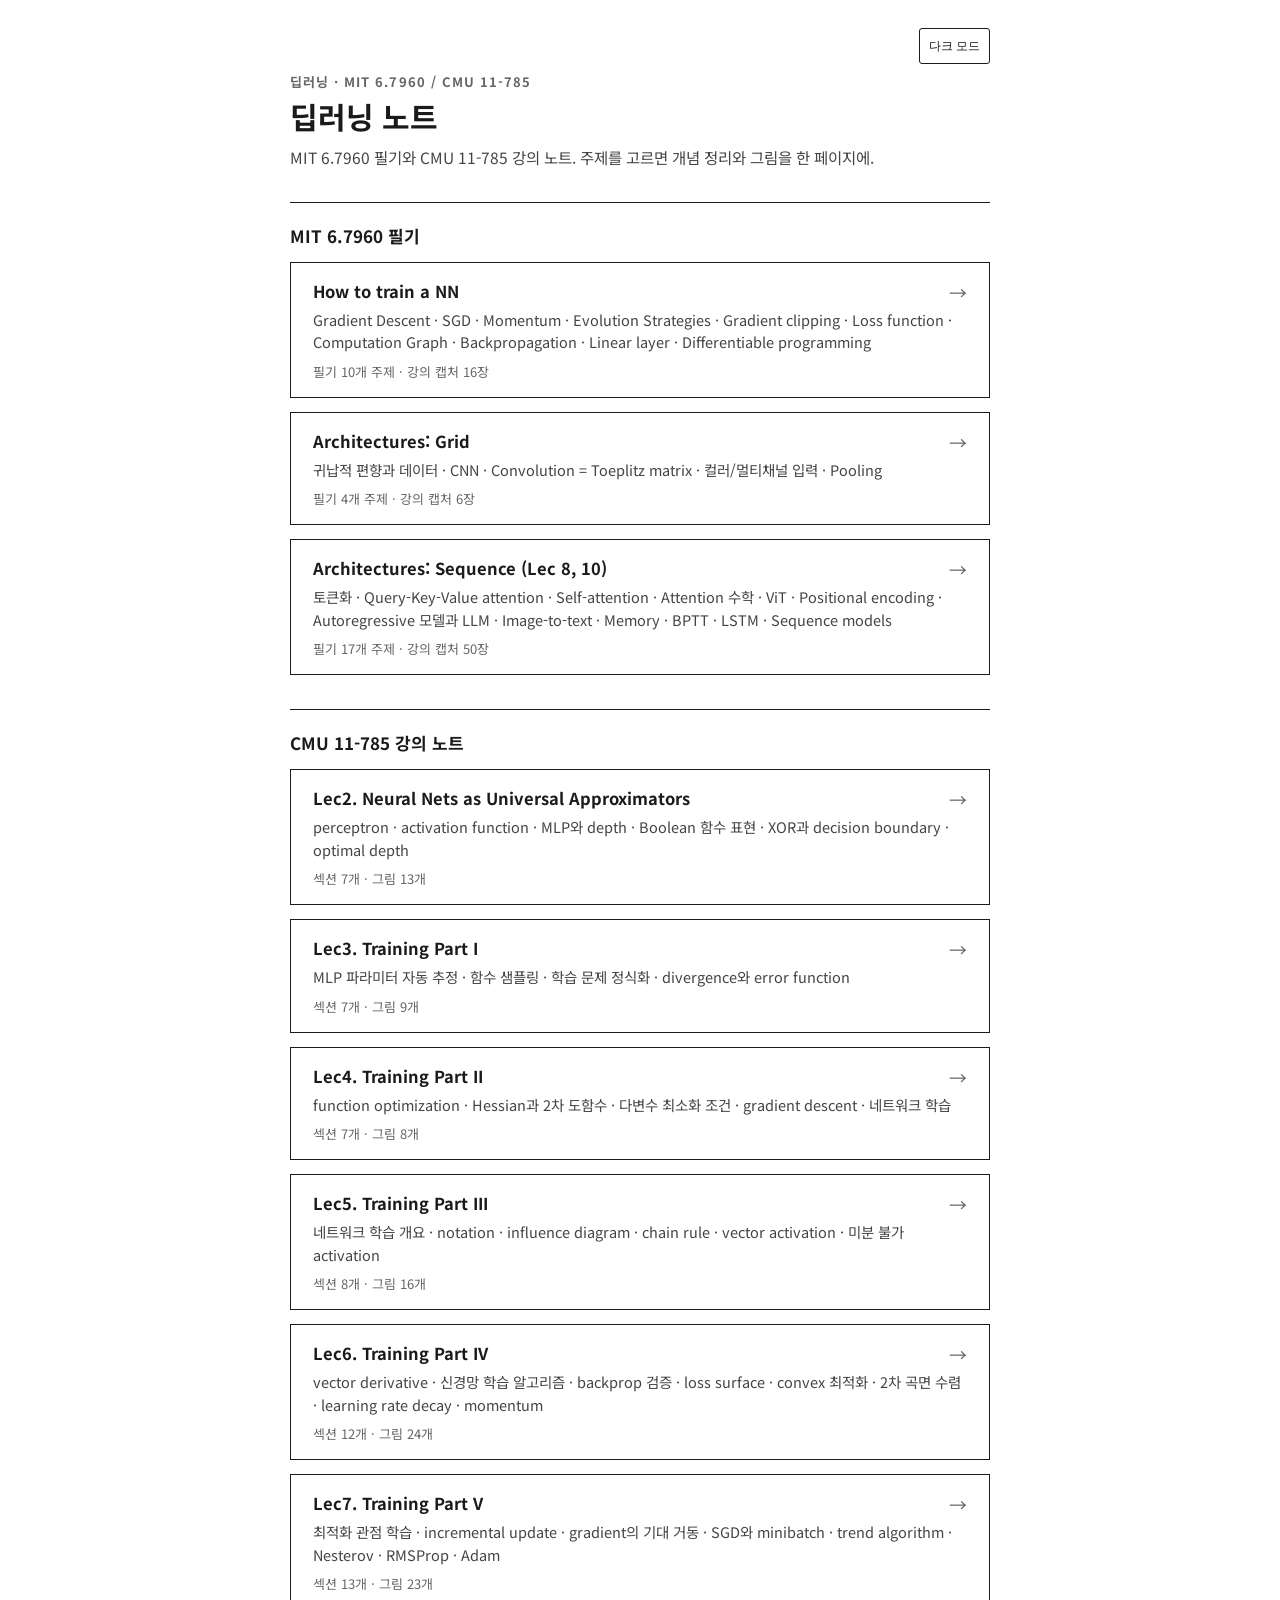
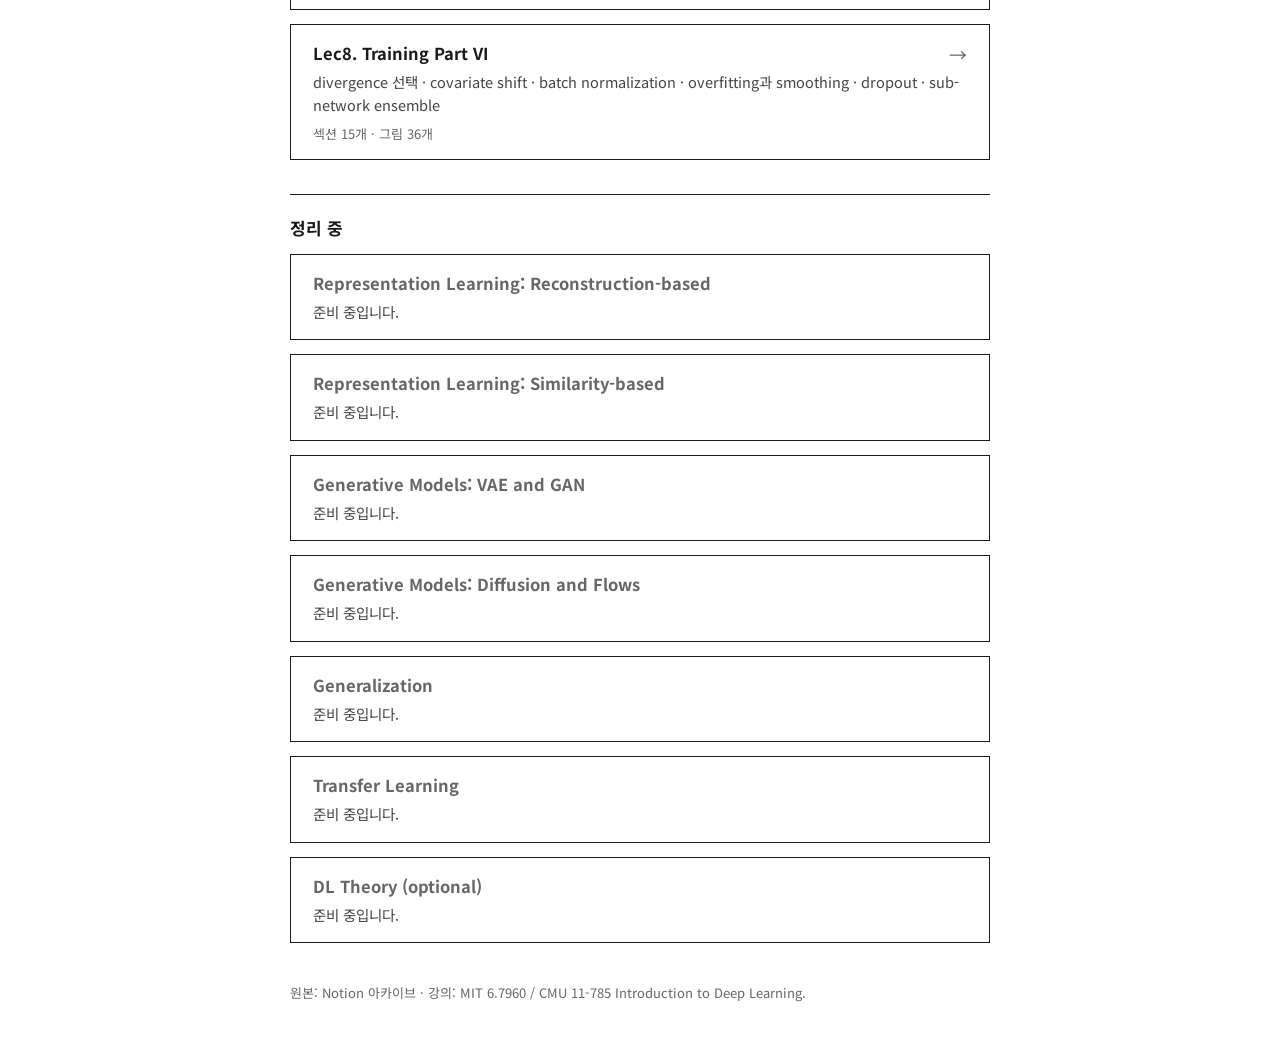
==== commit fc90cb3a: "index: <main> landmark, meta description + og:*, svg favicon on all pages" ====
--- a/index.html
+++ b/index.html
@@ -4,6 +4,12 @@
 <meta charset="utf-8">
 <meta name="viewport" content="width=device-width, initial-scale=1">
 <title>딥러닝 노트 · MIT 6.7960 / CMU 11-785</title>
+<meta name="description" content="MIT 6.7960 필기와 CMU 11-785 강의 노트. 딥러닝 개념 정리와 강의 캡처를 페이지별로 정리.">
+<meta property="og:title" content="딥러닝 노트 · MIT 6.7960 / CMU 11-785">
+<meta property="og:description" content="MIT 6.7960 필기와 CMU 11-785 강의 노트. 딥러닝 개념 정리와 강의 캡처 모음.">
+<meta property="og:type" content="website">
+<meta property="og:url" content="https://cmkang131.github.io/dl-notes/">
+<link rel="icon" type="image/svg+xml" href="favicon.svg">
 <link rel="preconnect" href="https://fonts.googleapis.com">
 <link rel="preconnect" href="https://fonts.gstatic.com" crossorigin>
 <link href="https://fonts.googleapis.com/css2?family=Noto+Sans+KR:wght@400;700&display=swap" rel="stylesheet">
@@ -11,7 +17,7 @@
 <link rel="stylesheet" href="assets/v5-layer.css">
 </head>
 <body>
-<div class="paper">
+<main class="paper" id="main">
   <div class="course">딥러닝 · MIT 6.7960 / CMU 11-785</div>
   <h1>딥러닝 노트</h1>
   <div class="sub">MIT 6.7960 필기와 CMU 11-785 강의 노트. 주제를 고르면 개념 정리와 그림을 한 페이지에.</div>
@@ -96,7 +102,7 @@
   </section>
 
   <div class="foot">원본: Notion 아카이브 · 강의: MIT 6.7960 / CMU 11-785 Introduction to Deep Learning.</div>
-</div>
+</main>
 <script src="assets/v5.js"></script>
 </body>
 </html>
--- a/assets/v5-layer.css
+++ b/assets/v5-layer.css
@@ -75,7 +75,7 @@
 .phead .theme-toggle,.v5-bar .theme-toggle{position:static!important;margin-left:auto;flex:none;font-size:12px;padding:3px 9px;border:1px solid var(--ink);background:#fff;color:var(--ink);border-radius:3px}
 .phead .theme-toggle:hover,.v5-bar .theme-toggle:hover{background:var(--hl)}
 .v5-bar{display:flex;justify-content:flex-end;margin-bottom:8px}
-@media(max-width:560px){.phead-c{text-align:left;flex:1 1 100%;order:3}.phead-r{display:none}.phead .theme-toggle{margin-left:auto}}
+@media(max-width:560px){.phead{display:flex}.phead-c{text-align:left;flex:1 1 100%;order:3}.phead-r{margin-left:auto;order:2}.phead-r .phead-course,.phead-r .to-root{display:none}}
 
 /* 9. 상단 목차(긴 페이지) + 현재 위치 */
 nav.v5-toc{border:1px solid var(--ink);margin:16px 0 22px;padding:10px 16px;font-size:14.5px;background:#fff}
